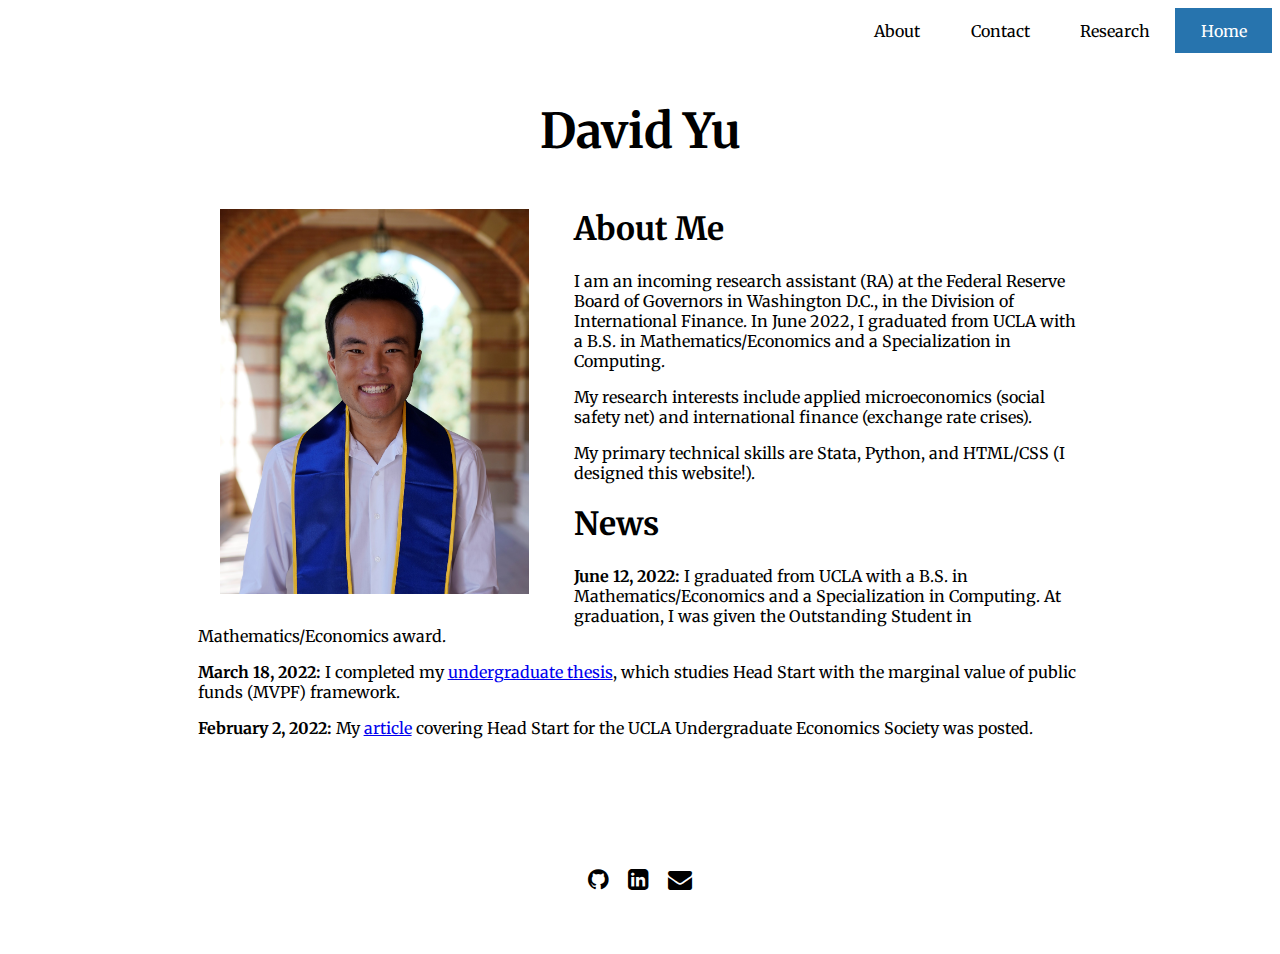
==== index.html @ 407b556e "link color fixed! and life update" ====
<!DOCTYPE html>
<html lang="en">
<head>
    <link rel="stylesheet" href="style.css">
    <link rel="stylesheet" href="https://fonts.googleapis.com/css?family=Merriweather&display=swap"> <!--Merriweather font-->
    <link rel="stylesheet" href="https://cdnjs.cloudflare.com/ajax/libs/font-awesome/4.7.0/css/font-awesome.min.css"> <!--Icons-->
    <title>David Yu | Home</title>
    <meta charset="UTF-8">
    <meta name="description" content="David Yu's Personal Website">
    <meta name="keywords" content="David, Yu, Economics, Research, UCLA, Federal Reserve, Econ, Martha Bailey, Michela Giorcelli
    , Dario Caldara, Anna Lipinska, Melanie Wasserman, Zhihao Xu, Economic">
    <meta name="author" content="David Yu">
    <meta name="viewport" content="width=device-width, initial-scale=1.0">
</head>
<body>
  <div class="topnav">
    <a class="active" href="https://davidyu8.github.io">Home</a>
    <a href="research">Research</a>
    <a href="contact">Contact</a>
    <a href="about">About</a>
  </div>

  <div class="page_title">
    <p><b>David Yu</b></p>
  </div>

  <div id="bio">
    <img src="files/headshot2.jpeg" alt="Profile Picture" style="float:left;width:35%;padding-left:2.5%;padding-right:5%;padding-bottom:2.5%;">
    <h1>About Me</h1>
    <p>I am an incoming research assistant (RA) at the Federal Reserve Board of
     Governors in Washington D.C., in the Division of International Finance. In
     June 2022, I graduated from UCLA with a B.S. in Mathematics/Economics and 
    a Specialization in Computing.</p>
    <p>My research interests include applied microeconomics (social safety net) and international
    finance (exchange rate crises).</p>
    <p>My primary technical skills are Stata, Python, and HTML/CSS (I designed this website!).</p>
    <h1>News</h1>
    <p><b>June 12, 2022:</b> I graduated from UCLA with a B.S. in Mathematics/Economics and a Specialization in Computing. At graduation, I was given the Outstanding Student in Mathematics/Economics award.</p>
    <p><b>March 18, 2022:</b> I completed my <a href="files/evaluating-head-start-marginal-value-of-public-funds.pdf">undergraduate thesis</a>, which studies Head Start
    with the marginal value of public funds (MVPF) framework.</p>
    <p><b>February 2, 2022:</b> My
    <a href="https://bruineconjournal.squarespace.com/articles/evaluating-head-start-a-survey">article</a>
    covering Head Start for the UCLA Undergraduate Economics Society was posted.</p>
  </div>

  <footer>
    <a class="icon" href="https://github.com/davidyu8"><i class="fa fa-github"></i></a>
    <a class="icon" href="https://www.linkedin.com/in/david-d-yu"><i class="fa fa-linkedin-square"></i></a>
    <a class="icon" href="mailto:david.yu@ucla.edu"><i class="fa fa-envelope"></i></a>
  </footer>
</body>
</html>
---- style.css ----
html {
    background-color: white;
    font-family: "Merriweather", serif;
    height: 100%;
}

body {
  height:100%;
}

/* top navigation background */
.topnav {
    background-color: white;
    overflow: hidden;
}

/* top navigation links */
.topnav a {
  float: right;
  color: black;
  text-align: center;
  padding: 1% 2%;
  text-decoration: none;
}

/* Change the color of links on hover */
.topnav a:hover {
  background-color: #ddd;
  color: black;
}

/* Add a color to the active/current link */
.topnav a.active {
  background-color: rgb(39 116 174);
  color: white;
}

.page_title {
  font-size: 300%;
  text-align: center;
}

#bio {
  margin-bottom: 5%;
  padding-left: 15%;
  padding-right: 15%;
}

.main_text {
  margin: 0% 15% 5%;
}

footer {
  height: 10%;
  text-align: center;
  font-size: 24px;
  margin-top: 10%;
  margin-bottom: 5%;
}

.icon {
  padding-left: 0.5%;
  padding-right: 0.5%;
  color: black;
}

/* other link styling*/
.main_text a:link, .main_text a:visited, #bio a:link, #bio a:visited{
  color: #0000EE;
}
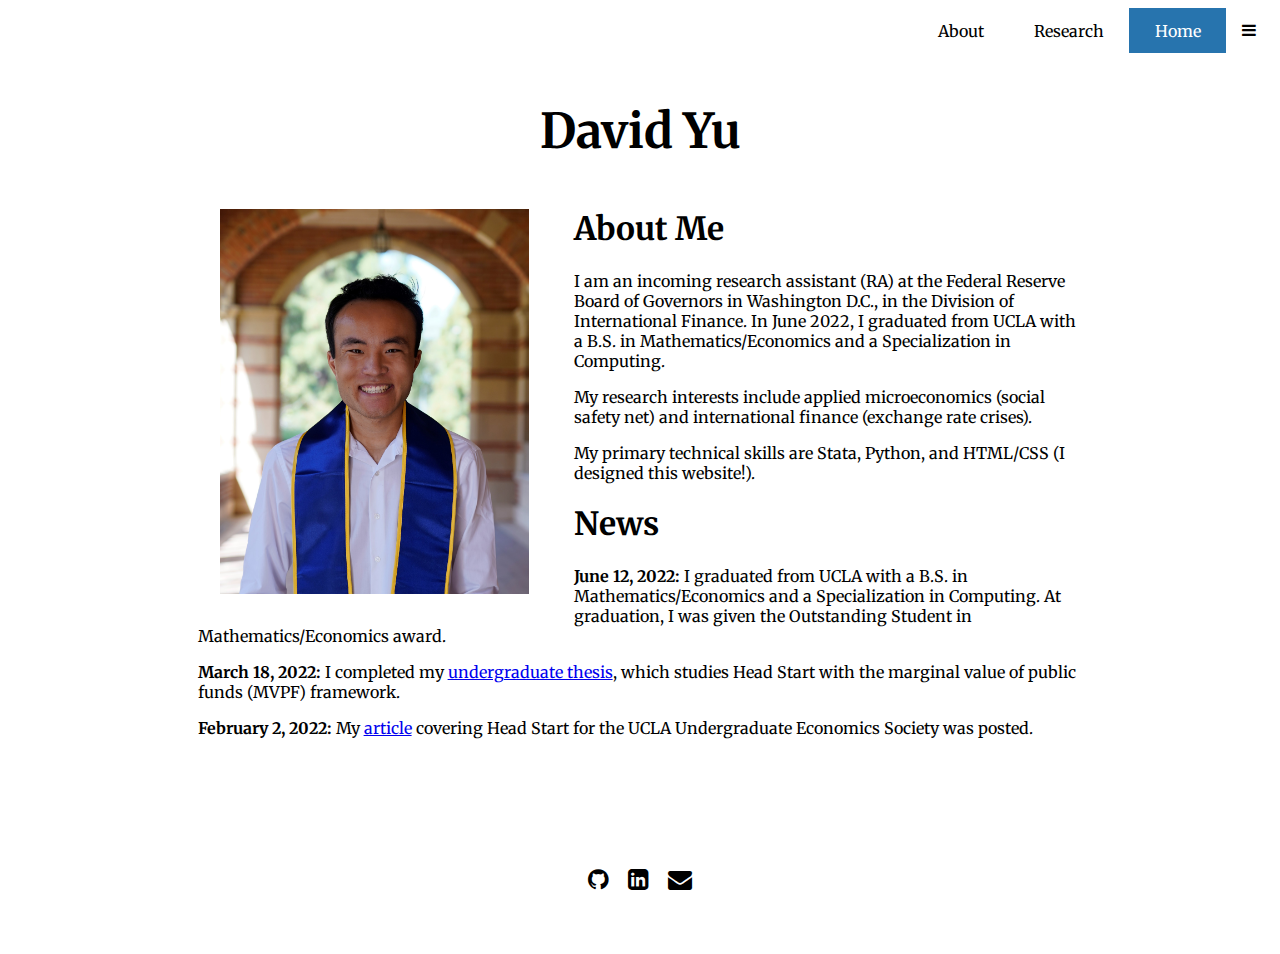
==== commit c7dd7698: "menu button update" ====
--- a/index.html
+++ b/index.html
@@ -4,6 +4,17 @@
     <link rel="stylesheet" href="style.css">
     <link rel="stylesheet" href="https://fonts.googleapis.com/css?family=Merriweather&display=swap"> <!--Merriweather font-->
     <link rel="stylesheet" href="https://cdnjs.cloudflare.com/ajax/libs/font-awesome/4.7.0/css/font-awesome.min.css"> <!--Icons-->
+    <!--Favicon-->
+    <link rel="apple-touch-icon" sizes="180x180" href="images/apple-touch-icon.png">
+    <link rel="icon" type="image/png" sizes="32x32" href="images/favicon-32x32.png">
+    <link rel="icon" type="image/png" sizes="16x16" href="images/favicon-16x16.png">
+    <link rel="manifest" href="images/site.webmanifest">
+    <link rel="mask-icon" href="images/safari-pinned-tab.svg" color="#5bbad5">
+    <link rel="shortcut icon" href="images/favicon.ico">
+    <meta name="msapplication-TileColor" content="#da532c">
+    <meta name="msapplication-config" content="images/browserconfig.xml">
+    <meta name="theme-color" content="#ffffff">
+
     <title>David Yu | Home</title>
     <meta charset="UTF-8">
     <meta name="description" content="David Yu's Personal Website">
@@ -14,9 +25,19 @@
 </head>
 <body>
   <div class="topnav">
+    <div class="dropdown">
+        <button class="dropbtn" onclick="funcDrop()">
+            <i class="fa fa-bars" style="pointer-events:none"></i>
+        </button>
+        <div class="dropdown-content" id="myDropdown">
+            <a href="news">News</a>
+            <a href="files/resume.pdf">Resume</a>
+            <a href="projects">Other Projects</a>
+            <a href="contact">Contact</a>
+        </div>
+    </div>
     <a class="active" href="https://davidyu8.github.io">Home</a>
     <a href="research">Research</a>
-    <a href="contact">Contact</a>
     <a href="about">About</a>
   </div>
 
@@ -43,6 +64,24 @@
     covering Head Start for the UCLA Undergraduate Economics Society was posted.</p>
   </div>
 
+  <script>
+    /* When the user clicks on the button, 
+    toggle between hiding and showing the dropdown content */
+    function funcDrop() {
+        document.getElementById("myDropdown").classList.toggle("show");
+    }
+    
+    // Close the dropdown if the user clicks outside of it
+    window.onclick = function(e) {
+        if (!e.target.matches('.dropbtn')) {
+        var myDropdown = document.getElementById("myDropdown");
+            if (myDropdown.classList.contains('show')) {
+                myDropdown.classList.remove('show');
+            }
+        }
+    }
+  </script>
+
   <footer>
     <a class="icon" href="https://github.com/davidyu8"><i class="fa fa-github"></i></a>
     <a class="icon" href="https://www.linkedin.com/in/david-d-yu"><i class="fa fa-linkedin-square"></i></a>
--- a/style.css
+++ b/style.css
@@ -23,8 +23,57 @@
   text-decoration: none;
 }
 
+/* dropdown button */
+.dropdown {
+  float: right;
+  overflow: hidden;
+}
+
+.dropdown .dropbtn {
+  cursor: pointer;
+  font-size: 16px;
+  color: black;
+  border: none;
+  padding: 12px 16px;
+  background-color: inherit;
+  font-family: inherit;
+  font: inherit;
+  margin: 0;
+}
+/* menu */
+.dropdown-content {
+  display: none;
+  position: absolute;
+  right: 8px;
+  background-color: inherit;
+  color: black;
+  min-width: 100px;
+  box-shadow: 0px 8px 16px 0px rgba(0,0,0,0.2);
+  z-index: 1;
+}
+
+/* menu items */
+.dropdown-content a {
+  float: none;
+  color: black;
+  padding: 12px 16px;
+  text-decoration: none;
+  display: block;
+  text-align: left;
+}
+
+.dropdown-content a:hover {
+  background-color: #ddd;
+  color: black;
+}
+
+/* show on JS command */
+.show {
+  display: block;
+}
+
 /* Change the color of links on hover */
-.topnav a:hover {
+.topnav a:hover, .dropdown button:hover {
   background-color: #ddd;
   color: black;
 }
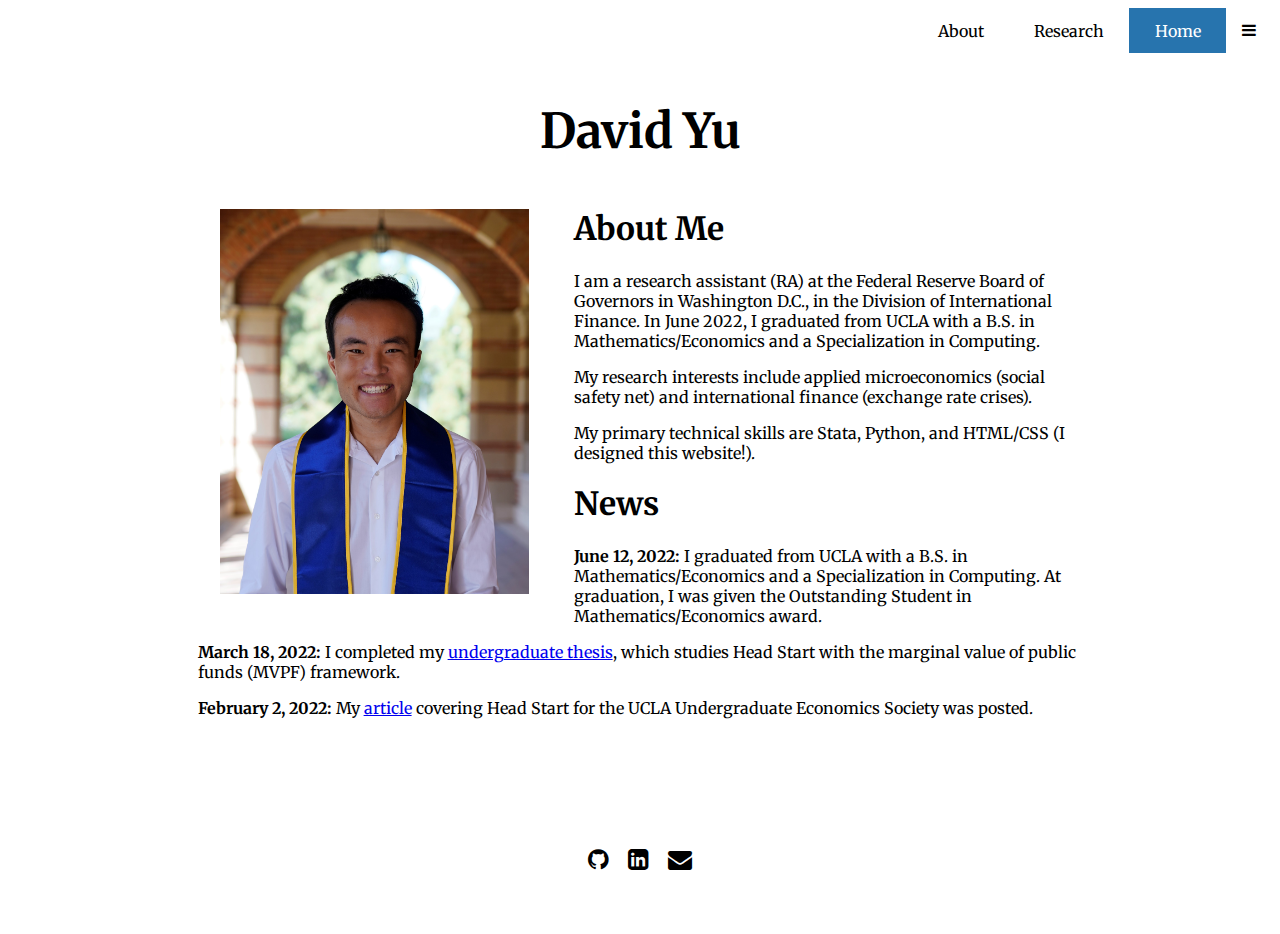
==== commit 533d3f0b: "work update" ====
--- a/index.html
+++ b/index.html
@@ -48,7 +48,7 @@
   <div id="bio">
     <img src="files/headshot2.jpeg" alt="Profile Picture" style="float:left;width:35%;padding-left:2.5%;padding-right:5%;padding-bottom:2.5%;">
     <h1>About Me</h1>
-    <p>I am an incoming research assistant (RA) at the Federal Reserve Board of
+    <p>I am a research assistant (RA) at the Federal Reserve Board of
      Governors in Washington D.C., in the Division of International Finance. In
      June 2022, I graduated from UCLA with a B.S. in Mathematics/Economics and 
     a Specialization in Computing.</p>
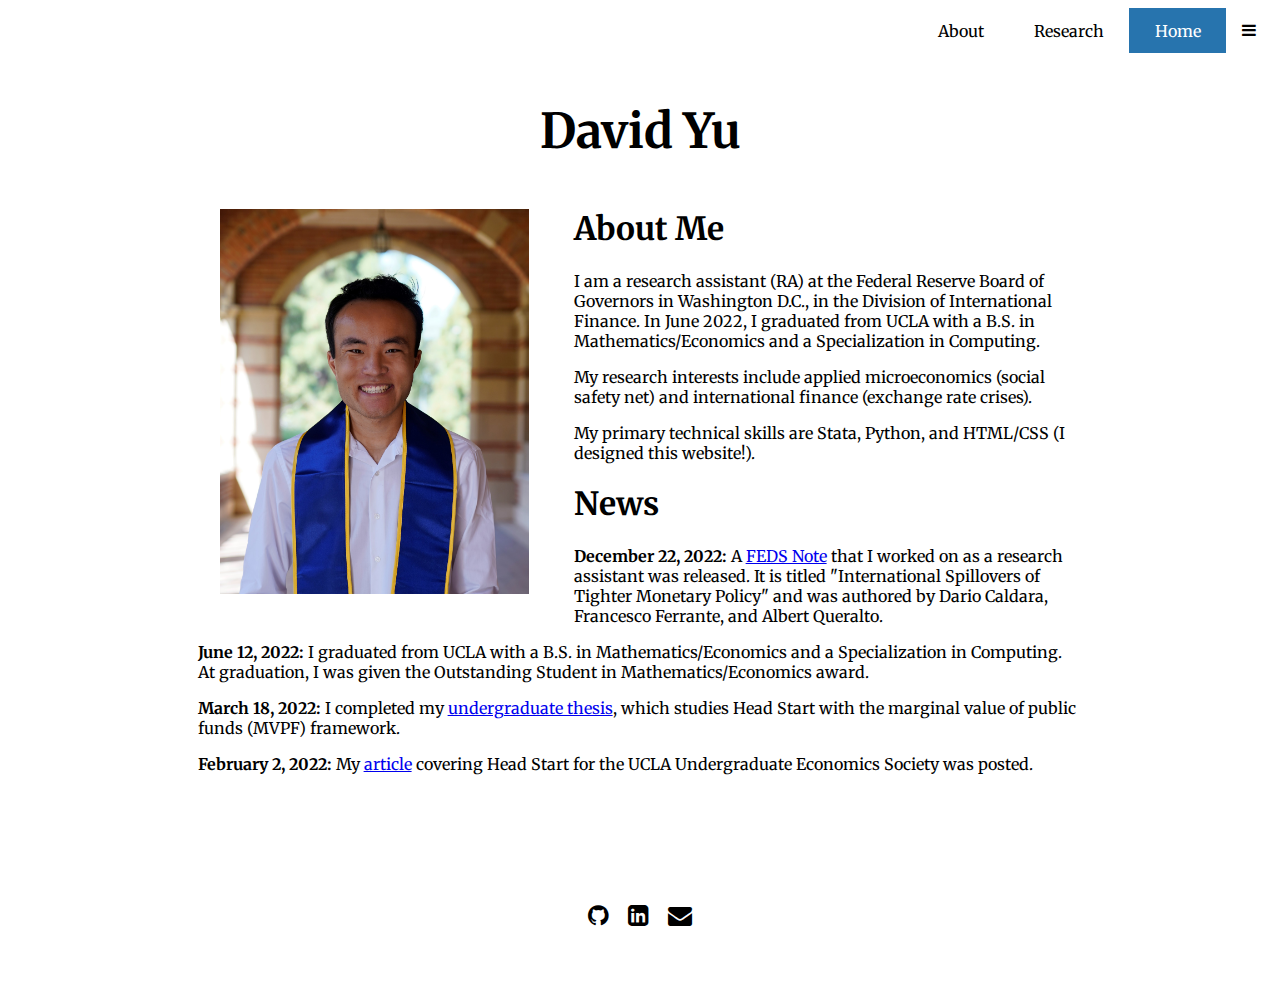
==== commit 239fcc80: "news update" ====
--- a/index.html
+++ b/index.html
@@ -56,6 +56,7 @@
     finance (exchange rate crises).</p>
     <p>My primary technical skills are Stata, Python, and HTML/CSS (I designed this website!).</p>
     <h1>News</h1>
+    <p><b>December 22, 2022:</b> A <a href="https://www.federalreserve.gov/econres/notes/feds-notes/international-spillovers-of-tighter-monetary-policy-20221222.html">FEDS Note</a> that I worked on as a research assistant was released. It is titled "International Spillovers of Tighter Monetary Policy" and was authored by Dario Caldara, Francesco Ferrante, and Albert Queralto.</p>
     <p><b>June 12, 2022:</b> I graduated from UCLA with a B.S. in Mathematics/Economics and a Specialization in Computing. At graduation, I was given the Outstanding Student in Mathematics/Economics award.</p>
     <p><b>March 18, 2022:</b> I completed my <a href="files/evaluating-head-start-marginal-value-of-public-funds.pdf">undergraduate thesis</a>, which studies Head Start
     with the marginal value of public funds (MVPF) framework.</p>
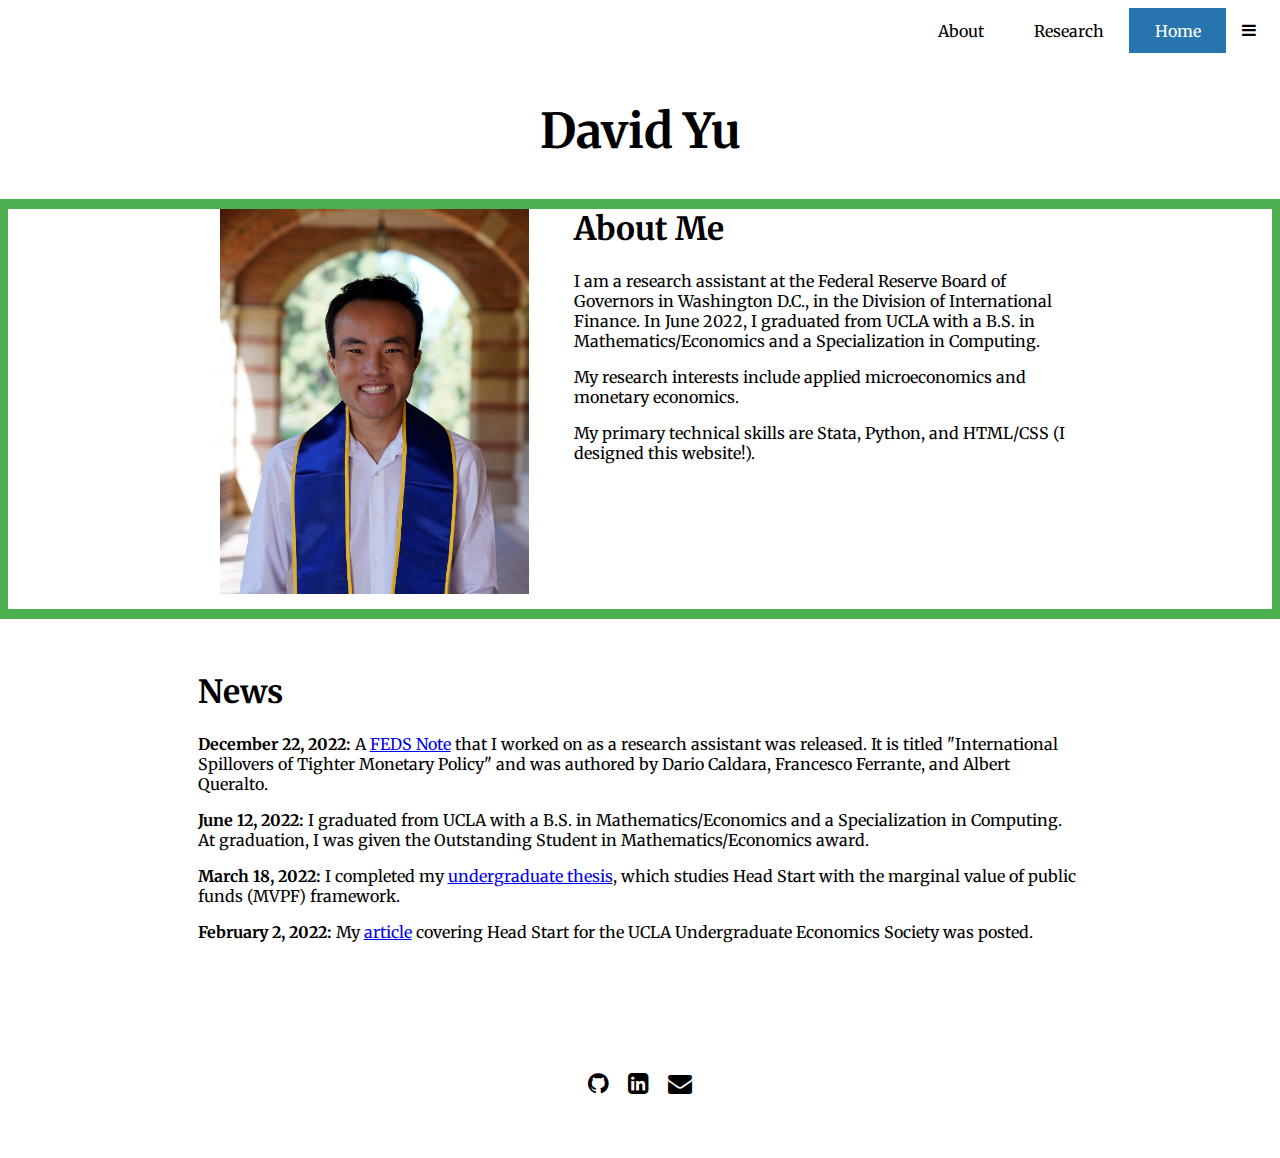
==== commit 94153cb6: "update" ====
--- a/index.html
+++ b/index.html
@@ -48,13 +48,15 @@
   <div id="bio">
     <img src="files/headshot2.jpeg" alt="Profile Picture" style="float:left;width:35%;padding-left:2.5%;padding-right:5%;padding-bottom:2.5%;">
     <h1>About Me</h1>
-    <p>I am a research assistant (RA) at the Federal Reserve Board of
+    <p>I am a research assistant at the Federal Reserve Board of
      Governors in Washington D.C., in the Division of International Finance. In
      June 2022, I graduated from UCLA with a B.S. in Mathematics/Economics and 
     a Specialization in Computing.</p>
-    <p>My research interests include applied microeconomics (social safety net) and international
-    finance (exchange rate crises).</p>
+    <p>My research interests include applied microeconomics and monetary economics.</p>
     <p>My primary technical skills are Stata, Python, and HTML/CSS (I designed this website!).</p>
+    
+  </div>
+  <div class="main_text">
     <h1>News</h1>
     <p><b>December 22, 2022:</b> A <a href="https://www.federalreserve.gov/econres/notes/feds-notes/international-spillovers-of-tighter-monetary-policy-20221222.html">FEDS Note</a> that I worked on as a research assistant was released. It is titled "International Spillovers of Tighter Monetary Policy" and was authored by Dario Caldara, Francesco Ferrante, and Albert Queralto.</p>
     <p><b>June 12, 2022:</b> I graduated from UCLA with a B.S. in Mathematics/Economics and a Specialization in Computing. At graduation, I was given the Outstanding Student in Mathematics/Economics award.</p>
--- a/style.css
+++ b/style.css
@@ -93,6 +93,8 @@
   margin-bottom: 5%;
   padding-left: 15%;
   padding-right: 15%;
+  outline: #4CAF50 solid 10px;
+  height: 400px;
 }
 
 .main_text {
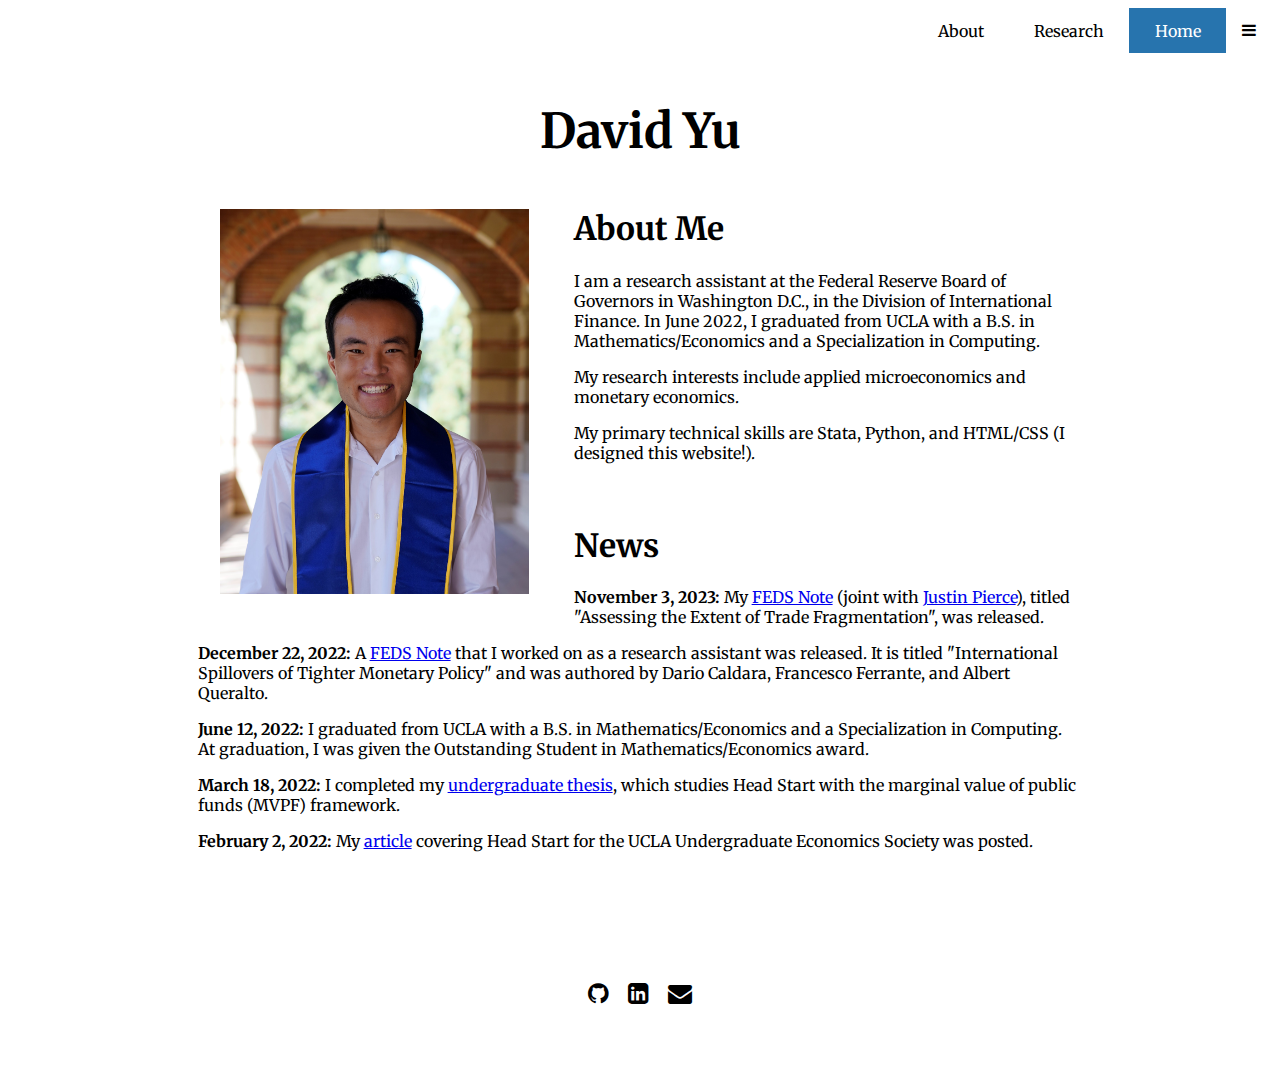
==== commit 03430bfa: "update" ====
--- a/index.html
+++ b/index.html
@@ -58,6 +58,7 @@
   </div>
   <div class="main_text">
     <h1>News</h1>
+    <p><b>November 3, 2023:</b> My <a href="https://www.federalreserve.gov/econres/notes/feds-notes/assessing-the-extent-of-trade-fragmentation-20231103.html">FEDS Note</a> (joint with <a href="http://www.justinrpierce.com/">Justin Pierce</a>), titled "Assessing the Extent of Trade Fragmentation", was released.</p>
     <p><b>December 22, 2022:</b> A <a href="https://www.federalreserve.gov/econres/notes/feds-notes/international-spillovers-of-tighter-monetary-policy-20221222.html">FEDS Note</a> that I worked on as a research assistant was released. It is titled "International Spillovers of Tighter Monetary Policy" and was authored by Dario Caldara, Francesco Ferrante, and Albert Queralto.</p>
     <p><b>June 12, 2022:</b> I graduated from UCLA with a B.S. in Mathematics/Economics and a Specialization in Computing. At graduation, I was given the Outstanding Student in Mathematics/Economics award.</p>
     <p><b>March 18, 2022:</b> I completed my <a href="files/evaluating-head-start-marginal-value-of-public-funds.pdf">undergraduate thesis</a>, which studies Head Start
--- a/style.css
+++ b/style.css
@@ -88,13 +88,19 @@
   font-size: 300%;
   text-align: center;
 }
-
+/* in development as of February 23, 2023
 #bio {
   margin-bottom: 5%;
   padding-left: 15%;
   padding-right: 15%;
   outline: #4CAF50 solid 10px;
   height: 400px;
+}
+*/
+#bio {
+  margin-bottom: 5%;
+  padding-left: 15%;
+  padding-right: 15%;
 }
 
 .main_text {
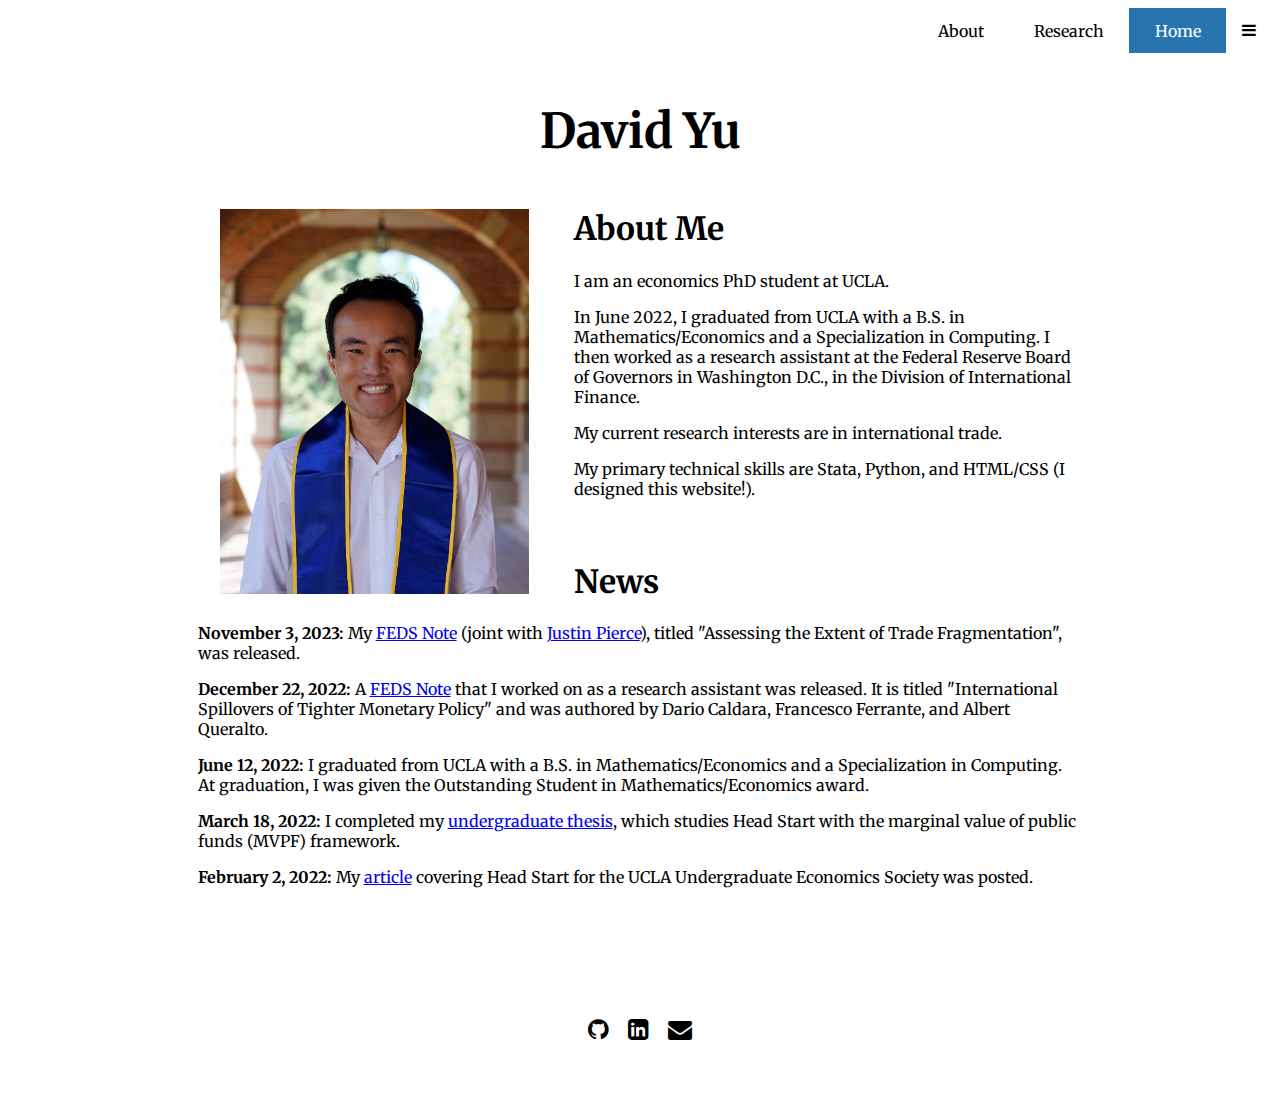
==== commit a3a6b5aa: "update" ====
--- a/index.html
+++ b/index.html
@@ -48,11 +48,11 @@
   <div id="bio">
     <img src="files/headshot2.jpeg" alt="Profile Picture" style="float:left;width:35%;padding-left:2.5%;padding-right:5%;padding-bottom:2.5%;">
     <h1>About Me</h1>
-    <p>I am a research assistant at the Federal Reserve Board of
-     Governors in Washington D.C., in the Division of International Finance. In
-     June 2022, I graduated from UCLA with a B.S. in Mathematics/Economics and 
-    a Specialization in Computing.</p>
-    <p>My research interests include applied microeconomics and monetary economics.</p>
+    <p>I am an economics PhD student at UCLA.</p>
+    <p>In June 2022, I graduated from UCLA with a B.S. in Mathematics/Economics and 
+    a Specialization in Computing. I then worked as a research assistant at the 
+    Federal Reserve Board of Governors in Washington D.C., in the Division of International Finance. </p>
+    <p>My current research interests are in international trade.</p>
     <p>My primary technical skills are Stata, Python, and HTML/CSS (I designed this website!).</p>
     
   </div>
